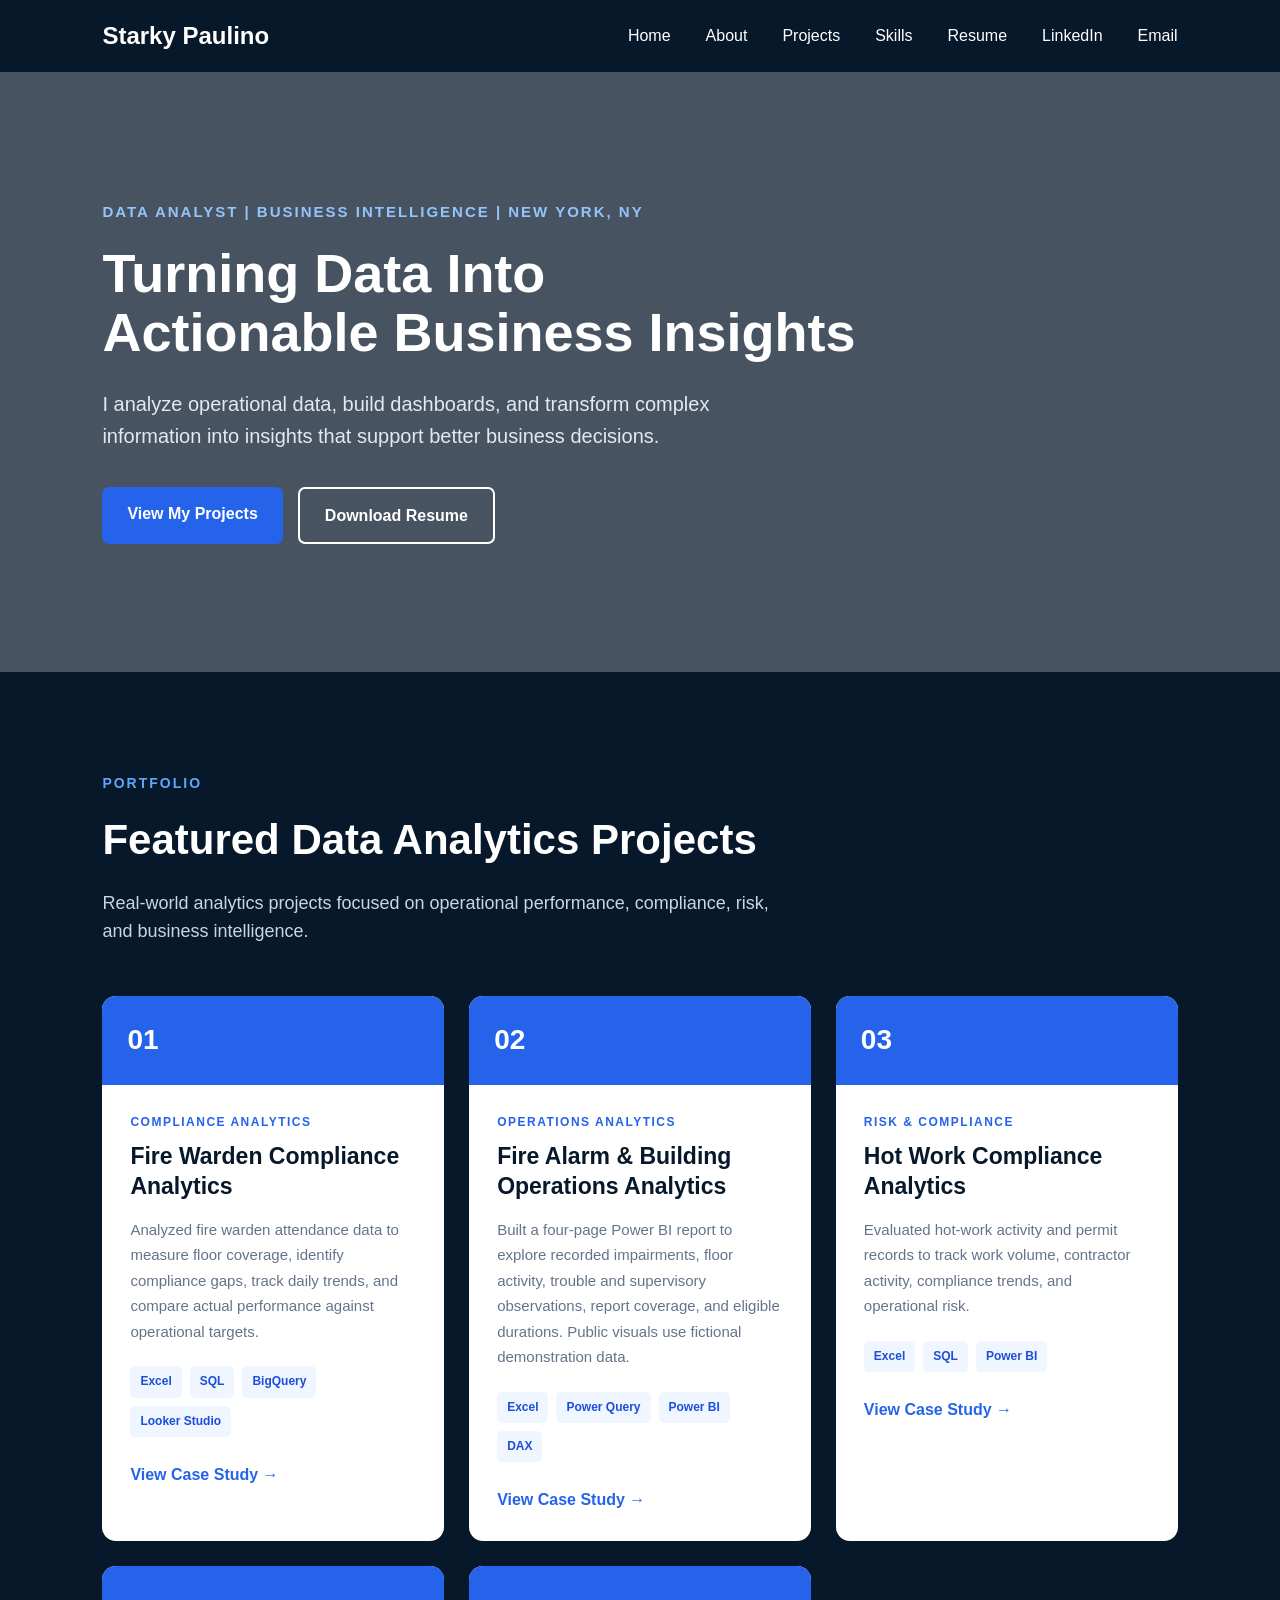
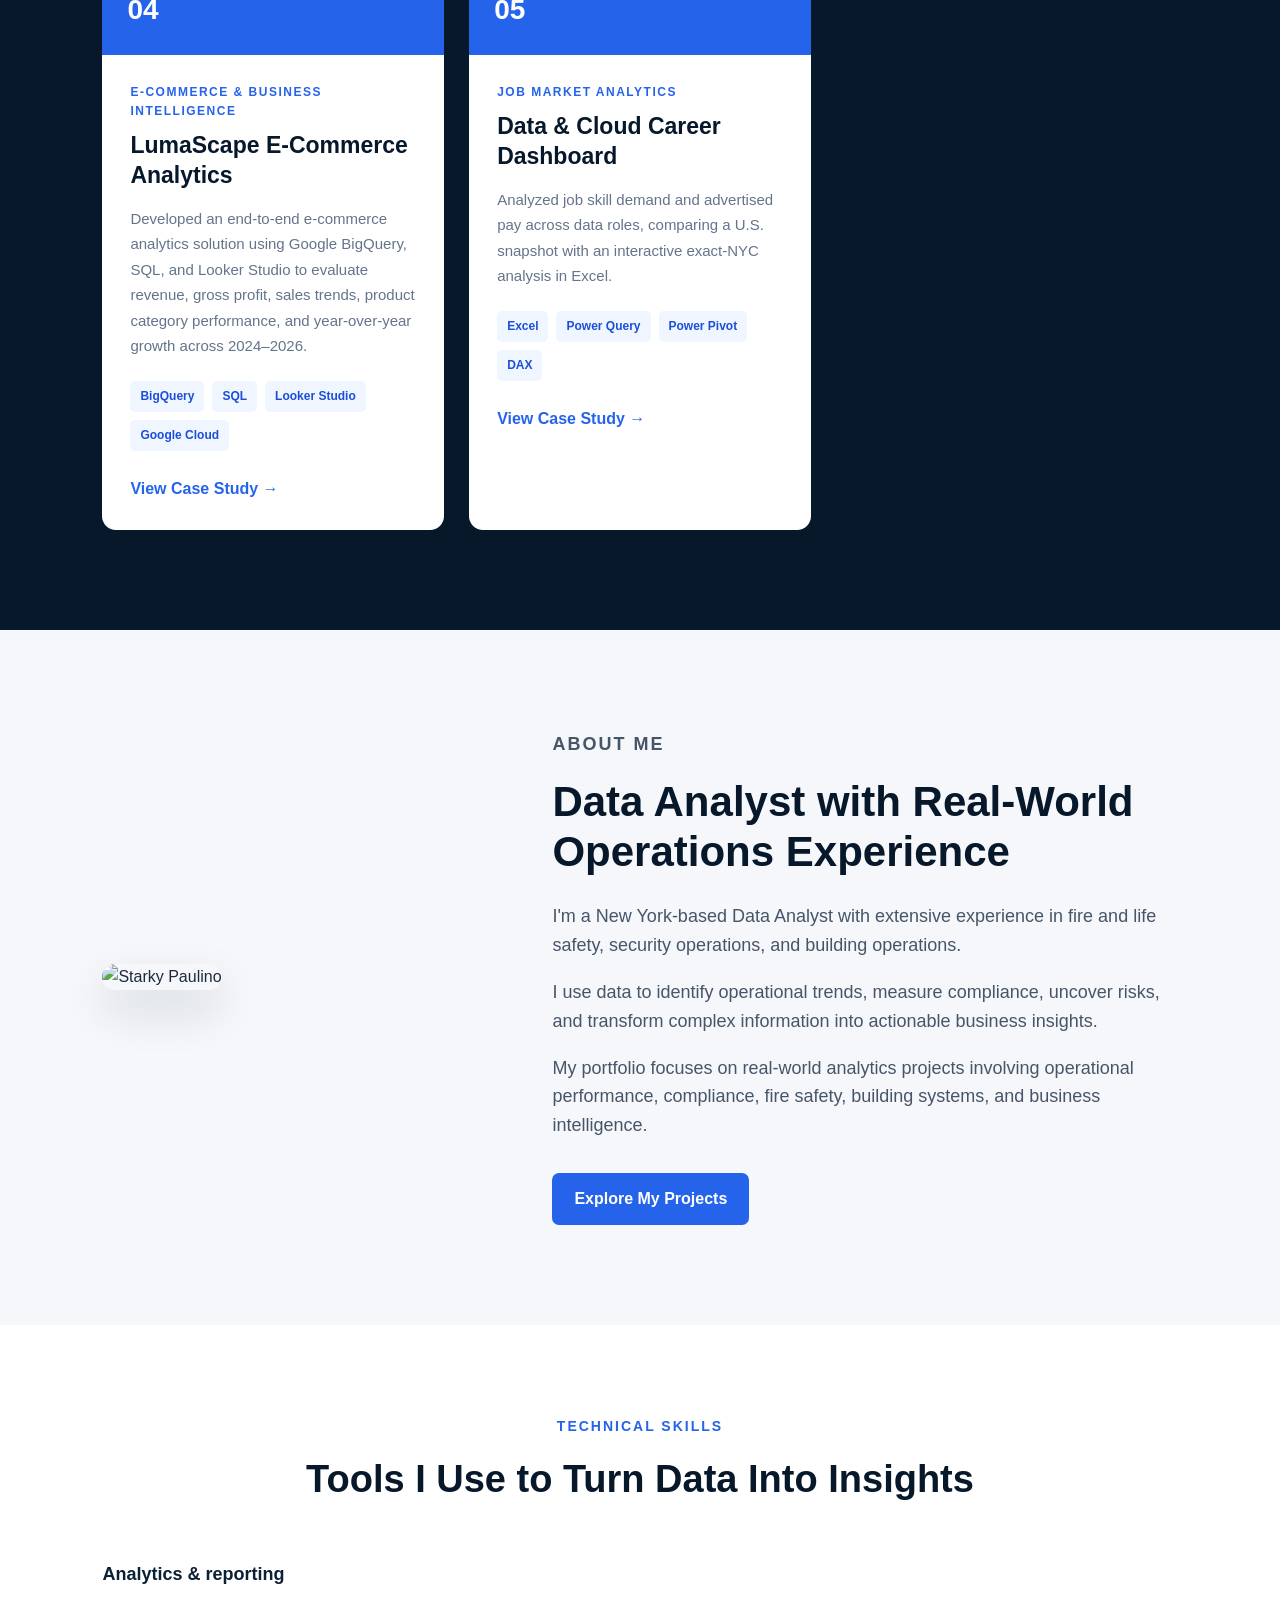
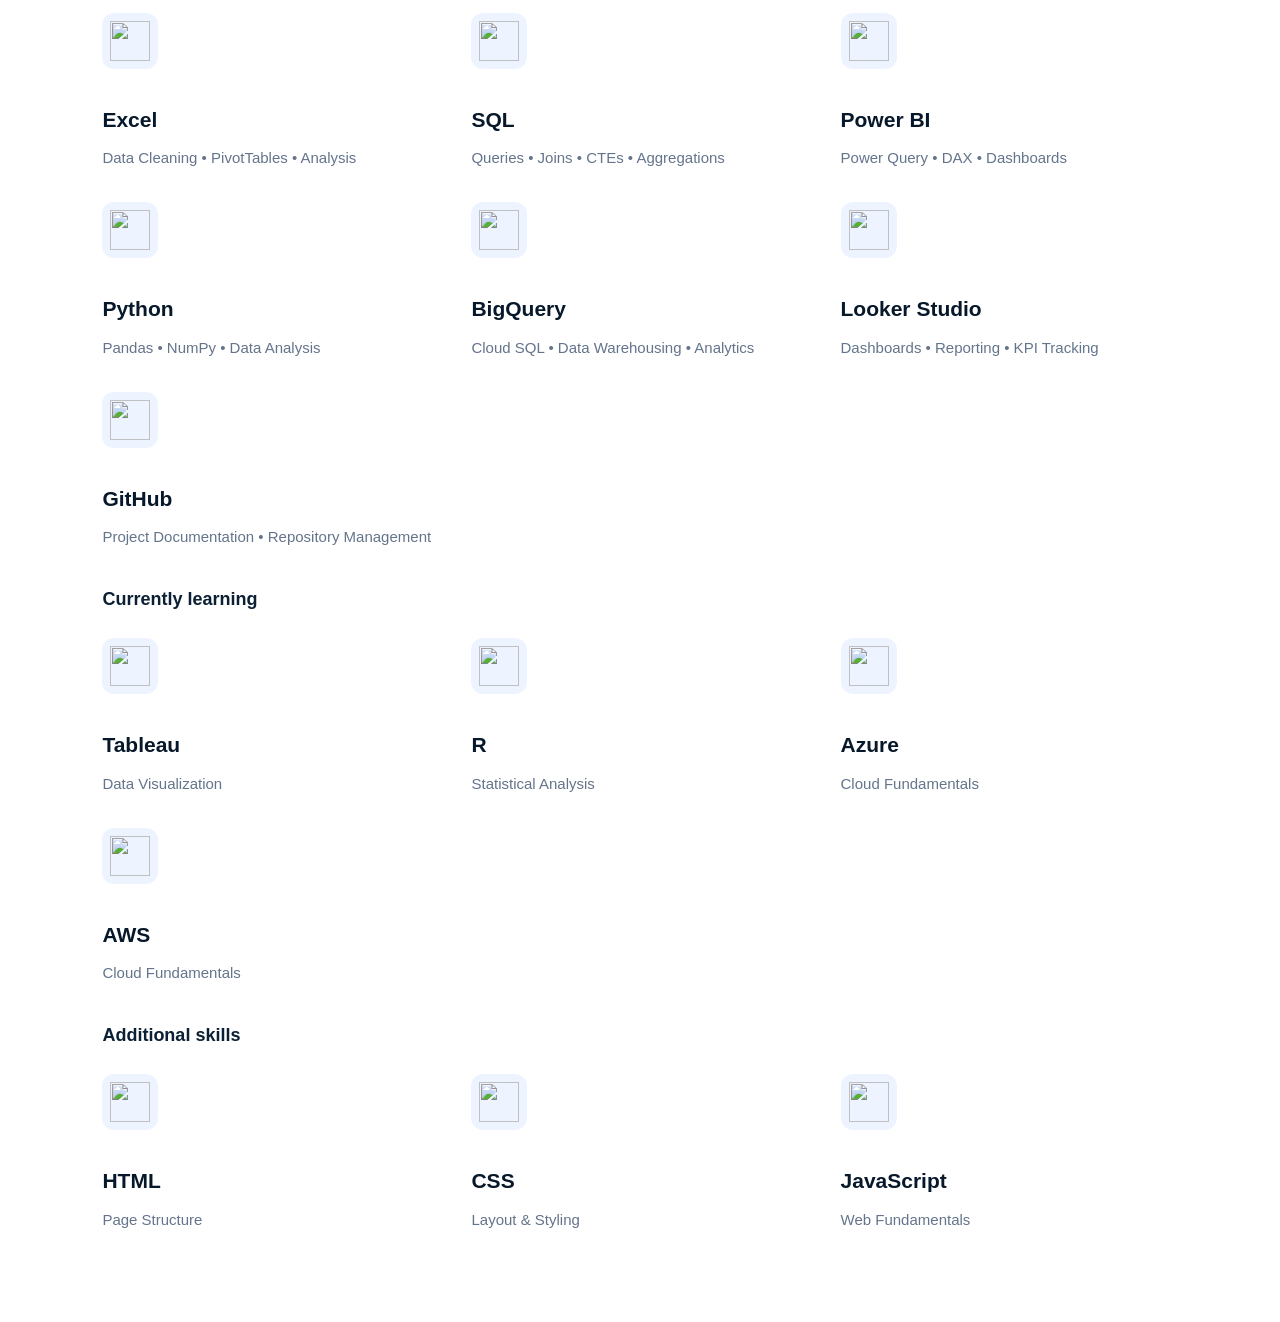
==== index.html @ 243662a3 "Add files via upload" ====
<!DOCTYPE html>
<html lang="en">
<head>
    <meta charset="UTF-8">
    <meta name="viewport" content="width=device-width, initial-scale=1.0">
    <title>Starky Paulino | Data Analyst</title>
    <!-- Connect our CSS -->
    <link rel="stylesheet" href="style.css">
<style>
#skills .skills-group-title{font-size:18px;margin:36px 0 24px;color:#0b2035}
#skills .skills-grid{display:grid;grid-template-columns:repeat(3,minmax(0,1fr));gap:32px}
#skills .skill-icon{display:inline-flex;align-items:center;justify-content:center;width:56px;height:56px;background:#eef4ff;border-radius:12px}
#skills .skill-icon img{display:block;width:40px;height:40px;object-fit:contain;max-width:100%}
#skills .skill-card h3{margin:16px 0 10px}
@media(max-width:700px){#skills .skills-grid{grid-template-columns:repeat(2,minmax(0,1fr))}}
@media(max-width:420px){#skills .skills-grid{grid-template-columns:1fr}}
</style>
</head>
<body>
    <!-- NAVIGATION -->
    <nav>
        <div class="logo">
            Starky Paulino
        </div>
        <ul>
            <li><a href="#home">Home</a></li>
            <li><a href="#about">About</a></li>
            <li><a href="#projects">Projects</a></li>
            <li><a href="#skills">Skills</a></li>
            <li><a href="Starky_Paulino_Data_BI_Resume.pdf" download>Resume</a></li>
            <li><a href="https://www.linkedin.com/in/starky-paulino-6240a4169/" target="_blank" rel="noopener noreferrer">LinkedIn</a></li>
            <li><a href="mailto:starkyepaulino@gmail.com">Email</a></li>
        </ul>
    </nav>
    <!-- HERO SECTION -->
    <section id="home">
        <div class="hero-content">
            <p class="eyebrow">
                DATA ANALYST | BUSINESS INTELLIGENCE | NEW YORK, NY
            </p>
            <h1>
                Turning Data Into
                <br>
                Actionable Business Insights
            </h1>
            <p class="hero-description">
                I analyze operational data, build dashboards, and transform
                complex information into insights that support better
                business decisions.
            </p>
            <div class="hero-buttons">
                <a href="#projects">View My Projects</a>
                <a href="#resume">Download Resume</a>
            </div>
        </div>
    </section>
    <!-- Future sections will go here -->
   <!-- FEATURED PROJECTS -->
<section id="projects">
    <div class="projects-header">
        <p class="section-label">PORTFOLIO</p>
        <h2>Featured Data Analytics Projects</h2>
        <p class="projects-intro">
            Real-world analytics projects focused on operational
            performance, compliance, risk, and business intelligence.
        </p>
    </div>
    <div class="projects-grid">
        <!-- PROJECT 1 -->
        <article class="project-card">
            <div class="project-number">01</div>
            <div class="project-content">
                <p class="project-category">
                    COMPLIANCE ANALYTICS
                </p>
                <h3>
                    Fire Warden Compliance Analytics
                </h3>
                <p>
                    Analyzed fire warden attendance data to measure
                    floor coverage, identify compliance gaps, track
                    daily trends, and compare actual performance
                    against operational targets.
                </p>
                <div class="project-tools">
                    <span>Excel</span>
                    <span>SQL</span>
                    <span>BigQuery</span>
                    <span>Looker Studio</span>
                </div>
                <a href="fire-warden.html" class="project-link">
                    View Case Study →
                </a>
            </div>
        </article>
        <!-- PROJECT 2 -->
        <article class="project-card">
            <div class="project-number">02</div>
            <div class="project-content">
                <p class="project-category">
                    OPERATIONS ANALYTICS
                </p>
                <h3>
                    Fire Alarm & Building Operations Analytics
                </h3>
                <p>Built a four-page Power BI report to explore recorded impairments, floor activity, trouble and supervisory observations, report coverage, and eligible durations. Public visuals use fictional demonstration data.</p>
                <div class="project-tools"><span>Excel</span><span>Power Query</span><span>Power BI</span><span>DAX</span></div>
                <a href="fire-alarm-operations.html" class="project-link">
                    View Case Study →
                </a>
            </div>
        </article>
        <!-- PROJECT 3 -->
        <article class="project-card">
            <div class="project-number">03</div>
            <div class="project-content">
                <p class="project-category">
                    RISK & COMPLIANCE
                </p>
                <h3>
                    Hot Work Compliance Analytics
                </h3>
                <p>
                    Evaluated hot-work activity and permit records
                    to track work volume, contractor activity,
                    compliance trends, and operational risk.
                </p>
                <div class="project-tools">
                    <span>Excel</span>
                    <span>SQL</span>
                    <span>Power BI</span>
                </div>
                <a href="hot-work.html" class="project-link">
                    View Case Study →
                </a>
            </div>
        </article>
<!-- PROJECT 04: LUMASCAPE E-COMMERCE ANALYTICS -->
<article class="project-card">
    <div class="project-number">
      04
    </div>
    <div class="project-content">
      <p class="project-category">
        E-COMMERCE & BUSINESS INTELLIGENCE
      </p>
      <h3>
        LumaScape E-Commerce Analytics
      </h3>
      <p>
        Developed an end-to-end e-commerce analytics solution
        using Google BigQuery, SQL, and Looker Studio to
        evaluate revenue, gross profit, sales trends,
        product category performance, and year-over-year
        growth across 2024–2026.
      </p>
      <div class="project-tools">
        <span>BigQuery</span>
        <span>SQL</span>
        <span>Looker Studio</span>
        <span>Google Cloud</span>
      </div>
      <a href="lumascape.html" class="project-link">
        View Case Study →
      </a>
    </div>
  </article>
    <article class="project-card">
        <div class="project-number">05</div>
        <div class="project-content">
          <p class="project-category">JOB MARKET ANALYTICS</p>
          <h3>Data &amp; Cloud Career Dashboard</h3>
          <p>
            Analyzed job skill demand and advertised pay across data
            roles, comparing a U.S. snapshot with an interactive
            exact-NYC analysis in Excel.
          </p>
          <div class="project-tools">
            <span>Excel</span>
            <span>Power Query</span>
            <span>Power Pivot</span>
            <span>DAX</span>
          </div>
          <a href="career-dashboard.html" class="project-link">
            View Case Study →
          </a>
        </div>
      </article>
    </div>
</section>
    <!-- ABOUT SECTION -->
<section id="about">
    <div class="about-container">
        <!-- LEFT: HEADSHOT -->
        <div class="about-image">
            <img src="./images/starky-headshot.jpg" alt="Starky Paulino">
        </div>
        <!-- RIGHT: ABOUT CONTENT -->
        <div class="about-content">
            <p class="section-label">ABOUT ME</p>
            <h2>
                Data Analyst with Real-World
                Operations Experience
            </h2>
            <p>
                I'm a New York-based Data Analyst with extensive experience in
fire and life safety, security operations, and building operations.
            </p>
            <p>
                I use data to identify operational trends, measure
                compliance, uncover risks, and transform complex
                information into actionable business insights.
            </p>
            <p>
                My portfolio focuses on real-world analytics projects
                involving operational performance, compliance,
                fire safety, building systems, and business intelligence.
            </p>
            <a href="#projects" class="about-button">
                Explore My Projects
            </a>
        </div>
    </div>
</section>
    <!-- Connect our JavaScript -->
<!-- Future sections will go here -->
<!-- SKILLS SECTION -->
<section id="skills"><div class="skills-header"><p class="section-label">TECHNICAL SKILLS</p><h2>Tools I Use to Turn Data Into Insights</h2></div>
<h3 class="skills-group-title">Analytics & reporting</h3><div class="skills-grid">
<div class="skill-card"><span class="skill-icon"><img src="images/skills/excel.png" alt="" width="40" height="40" loading="lazy"></span><h3>Excel</h3><p>Data Cleaning • PivotTables • Analysis</p></div>
<div class="skill-card"><span class="skill-icon"><img src="images/skills/sql.png" alt="" width="40" height="40" loading="lazy"></span><h3>SQL</h3><p>Queries • Joins • CTEs • Aggregations</p></div>
<div class="skill-card"><span class="skill-icon"><img src="images/skills/power-bi.png" alt="" width="40" height="40" loading="lazy"></span><h3>Power BI</h3><p>Power Query • DAX • Dashboards</p></div>
<div class="skill-card"><span class="skill-icon"><img src="images/skills/python.png" alt="" width="40" height="40" loading="lazy"></span><h3>Python</h3><p>Pandas • NumPy • Data Analysis</p></div>
<div class="skill-card"><span class="skill-icon"><img src="images/skills/bigquery.png" alt="" width="40" height="40" loading="lazy"></span><h3>BigQuery</h3><p>Cloud SQL • Data Warehousing • Analytics</p></div>
<div class="skill-card"><span class="skill-icon"><img src="images/skills/looker-studio.png" alt="" width="40" height="40" loading="lazy"></span><h3>Looker Studio</h3><p>Dashboards • Reporting • KPI Tracking</p></div>
<div class="skill-card"><span class="skill-icon"><img src="images/skills/github.png" alt="" width="40" height="40" loading="lazy"></span><h3>GitHub</h3><p>Project Documentation • Repository Management</p></div>
</div>
<h3 class="skills-group-title">Currently learning</h3><div class="skills-grid">
<div class="skill-card"><span class="skill-icon"><img src="images/skills/tableau.png" alt="" width="40" height="40" loading="lazy"></span><h3>Tableau</h3><p>Data Visualization</p></div>
<div class="skill-card"><span class="skill-icon"><img src="images/skills/r.png" alt="" width="40" height="40" loading="lazy"></span><h3>R</h3><p>Statistical Analysis</p></div>
<div class="skill-card"><span class="skill-icon"><img src="images/skills/azure.png" alt="" width="40" height="40" loading="lazy"></span><h3>Azure</h3><p>Cloud Fundamentals</p></div>
<div class="skill-card"><span class="skill-icon"><img src="images/skills/aws.png" alt="" width="40" height="40" loading="lazy"></span><h3>AWS</h3><p>Cloud Fundamentals</p></div>
</div>
<h3 class="skills-group-title">Additional skills</h3><div class="skills-grid">
<div class="skill-card"><span class="skill-icon"><img src="images/skills/html.png" alt="" width="40" height="40" loading="lazy"></span><h3>HTML</h3><p>Page Structure</p></div>
<div class="skill-card"><span class="skill-icon"><img src="images/skills/css.png" alt="" width="40" height="40" loading="lazy"></span><h3>CSS</h3><p>Layout & Styling</p></div>
<div class="skill-card"><span class="skill-icon"><img src="images/skills/javascript.png" alt="" width="40" height="40" loading="lazy"></span><h3>JavaScript</h3><p>Web Fundamentals</p></div>
</div>
</section>
    <script src="script.js"></script>
</body>
</html>
---- style.css ----
/* ========================================
   STARKY PAULINO - DATA ANALYST PORTFOLIO
   ======================================== */

/* ---------- GLOBAL SETTINGS ---------- */

* {
    margin: 0;
    padding: 0;
    box-sizing: border-box;
}

html {
    scroll-behavior: smooth;
}

body {
    font-family: Arial, Helvetica, sans-serif;
    background-color: #f5f7fa;
    color: #1e293b;
    line-height: 1.6;
}


/* ---------- NAVIGATION ---------- */

nav {
    height: 72px;
    background-color: #07182b;
    display: flex;
    justify-content: space-between;
    align-items: center;
    padding: 0 8%;
    position: sticky;
    top: 0;
    z-index: 1000;
}

.logo {
    color: white;
    font-size: 24px;
    font-weight: bold;
}

nav ul {
    display: flex;
    list-style: none;
    gap: 35px;
}

nav a {
    color: white;
    text-decoration: none;
    font-size: 16px;
    transition: 0.3s;
}

nav a:hover {
    color: #3b82f6;
}


/* ---------- HERO SECTION ---------- */

#home {
    min-height: 600px;
    display: flex;
    align-items: center;
    padding: 80px 8%;

    background-image:
        linear-gradient(
            rgba(5, 20, 38, 0.72),
            rgba(5, 20, 38, 0.72)
        ),
        url("./images/nyc-skyline.jpg.jpg");

    background-size: cover;
    background-position: center;
    background-repeat: no-repeat;

    color: white;
}


/* ---------- HERO CONTENT ---------- */

.hero-content {
    max-width: 900px;
}

.eyebrow {
    font-size: 15px;
    letter-spacing: 2px;
    font-weight: bold;
    margin-bottom: 20px;
    color: #93c5fd;
}

.hero-content h1 {
    font-size: 54px;
    line-height: 1.1;
    margin-bottom: 25px;
    max-width: 800px;
}

.hero-description {
    font-size: 20px;
    max-width: 650px;
    margin-bottom: 35px;
    color: #e2e8f0;
}


/* ---------- BUTTONS ---------- */

.hero-buttons {
    display: flex;
    gap: 15px;
}

.hero-buttons a {
    display: inline-block;
    padding: 14px 25px;
    background-color: #2563eb;
    color: white;
    text-decoration: none;
    border-radius: 7px;
    font-weight: bold;
    transition: 0.3s;
}

.hero-buttons a:hover {
    background-color: #1d4ed8;
    transform: translateY(-2px);
}

.hero-buttons a:nth-child(2) {
    background-color: transparent;
    border: 2px solid white;
}

.hero-buttons a:nth-child(2):hover {
    background-color: white;
    color: #07182b;
}


/* ---------- GENERAL SECTIONS ---------- */

section {
    padding: 80px 8%;
}

section h2 {
    font-size: 36px;
    color: #07182b;
    margin-bottom: 30px;
}


/* ---------- PROJECT SECTION ---------- */

/* ---------- PROJECTS SECTION ---------- */

#projects {
    background-color: #07182b;
    padding: 100px 8%;
}

.projects-header {
    max-width: 1200px;
    margin: 0 auto 50px;
}

.projects-header .section-label {
    color: #60a5fa;
}

.projects-header h2 {
    color: white;
    font-size: 42px;
    margin-bottom: 15px;
}

.projects-intro {
    color: #cbd5e1;
    font-size: 18px;
    max-width: 700px;
}


/* PROJECT GRID */

.projects-grid {
    max-width: 1200px;
    margin: 0 auto;

    display: grid;
    grid-template-columns: repeat(3, 1fr);
    gap: 25px;
}


/* PROJECT CARD */

.project-card {
    background-color: white;
    border-radius: 14px;
    overflow: hidden;

    transition: 0.3s;
}

.project-card:hover {
    transform: translateY(-7px);

    box-shadow:
        0 20px 40px rgba(0, 0, 0, 0.25);
}


/* NUMBER */

.project-number {
    background-color: #2563eb;
    color: white;

    font-size: 28px;
    font-weight: bold;

    padding: 22px 25px;
}


/* CONTENT */

.project-content {
    padding: 28px;
}

.project-category {
    color: #2563eb;

    font-size: 12px;
    font-weight: bold;
    letter-spacing: 1.5px;

    margin-bottom: 10px;
}

.project-content h3 {
    color: #07182b;

    font-size: 23px;
    line-height: 1.3;

    margin-bottom: 15px;
}

.project-content > p:not(.project-category) {
    color: #64748b;

    font-size: 15px;
    line-height: 1.7;

    margin-bottom: 22px;
}


/* TOOL TAGS */

.project-tools {
    display: flex;
    flex-wrap: wrap;
    gap: 8px;

    margin-bottom: 25px;
}

.project-tools span {
    background-color: #eff6ff;
    color: #1d4ed8;

    padding: 6px 10px;

    border-radius: 5px;

    font-size: 12px;
    font-weight: bold;
}


/* CASE STUDY LINK */

.project-link {
    color: #2563eb;

    text-decoration: none;
    font-weight: bold;
}

.project-link:hover {
    color: #1d4ed8;
}

/* ---------- ABOUT SECTION ---------- */

/* ---------- ABOUT SECTION ---------- */

#about {
    background-color: #f5f7fa;
    padding: 100px 8%;
}

.about-container {
    max-width: 1200px;
    margin: 0 auto;

    display: grid;
    grid-template-columns: 380px 1fr;
    gap: 70px;

    align-items: center;
}


/* HEADSHOT */

.about-image img {
    width: 100%;
    height: 470px;

    object-fit: cover;
    object-position: center 20%;

    border-radius: 16px;

    box-shadow:
        0 20px 45px rgba(15, 23, 42, 0.15);
}


/* ABOUT TEXT */

.section-label {
    color: #2563eb;

    font-size: 14px;
    font-weight: bold;

    letter-spacing: 2px;

    margin-bottom: 12px;
}

.about-content h2 {
    font-size: 42px;
    line-height: 1.2;

    color: #07182b;

    margin-bottom: 25px;
}

.about-content p {
    font-size: 18px;
    color: #475569;

    margin-bottom: 18px;
}


/* ABOUT BUTTON */

.about-button {
    display: inline-block;

    margin-top: 15px;

    padding: 13px 22px;

    background-color: #2563eb;
    color: white;

    text-decoration: none;
    font-weight: bold;

    border-radius: 7px;

    transition: 0.3s;
}

.about-button:hover {
    background-color: #1d4ed8;
    transform: translateY(-2px);
}

/* ---------- SKILLS SECTION ---------- */

#skills {
    background-color: white;
    padding: 90px 8%;
}

.skills-header {
    text-align: center;
    max-width: 700px;
    margin: 0 auto 50px;
}

.skills-header h2 {
    font-size: 38px;
    color: #07182b;
}

.skills-grid {
    max-width: 1200px;
    margin: 0 auto;

    display: grid;
    grid-template-columns: repeat(3, 1fr);
    gap: 25px;
}

.skill-icon {
    width: 46px;
    height: 46px;
    margin-bottom: 18px;

    display: flex;
    align-items: center;
    justify-content: center;

    background-color: #eaf2ff;
    border-radius: 10px;
}

.skill-icon svg {
    width: 25px;
    height: 25px;
    fill: #2563eb;
}

.skill-card h3 {
    margin-top: 15px;
    margin-bottom: 8px;

    font-size: 21px;
    color: #07182b;
}

.skill-card p {
    color: #64748b;
    font-size: 15px;
}

/* ---------- MOBILE ---------- */

@media (max-width: 768px) {

    nav {
        padding: 0 5%;
    }

    nav ul {
        display: none;
    }

    .hero-content h1 {
        font-size: 40px;
    }

    .hero-description {
        font-size: 18px;
    }

    .hero-buttons {
        flex-direction: column;
        max-width: 220px;
    }

    #home {
        padding: 60px 6%;
    }
    .skills-grid {
        grid-template-columns: 1fr;
    }
    
    .skills-header h2 {
        font-size: 32px;
    }
}

/* ========================================
   FIRE WARDEN CASE STUDY
   ======================================== */


/* ---------- CASE NAVIGATION ---------- */

.case-nav {
    height: 72px;
    background-color: #07182b;

    display: flex;
    justify-content: space-between;
    align-items: center;

    padding: 0 8%;
}

.back-link {
    color: #93c5fd;
    text-decoration: none;
    font-weight: bold;
}

.back-link:hover {
    color: white;
}


/* ---------- CASE STUDY HERO ---------- */

.case-hero {
    background-color: #07182b;
    color: white;

    padding: 90px 8% 100px;
}

.case-hero-content {
    max-width: 1000px;
    margin: 0 auto;
}

.case-label {
    color: #60a5fa;

    font-size: 14px;
    font-weight: bold;
    letter-spacing: 2px;

    margin-bottom: 20px;
}

.case-hero h1 {
    font-size: 60px;
    line-height: 1.1;

    max-width: 900px;

    margin-bottom: 25px;
}

.case-subtitle {
    color: #cbd5e1;

    font-size: 22px;
    line-height: 1.6;

    max-width: 750px;

    margin-bottom: 30px;
}


/* ---------- CASE STUDY TOOLS ---------- */

.case-tools {
    display: flex;
    flex-wrap: wrap;
    gap: 10px;
}

.case-tools span {
    background-color: rgba(59, 130, 246, 0.15);
    color: #bfdbfe;

    border: 1px solid rgba(147, 197, 253, 0.25);

    padding: 8px 14px;

    border-radius: 6px;

    font-size: 13px;
    font-weight: bold;
}


/* ---------- GENERAL CASE CONTAINER ---------- */

.case-container {
    max-width: 1000px;
    margin: 0 auto;
}

.case-section-label {
    color: #2563eb;

    font-size: 13px;
    font-weight: bold;
    letter-spacing: 2px;

    margin-bottom: 15px;
}


/* ---------- BUSINESS PROBLEM ---------- */

.business-problem {
    background-color: white;

    padding: 100px 8%;
}

.business-problem h2 {
    color: #07182b;

    font-size: 40px;
    line-height: 1.25;

    max-width: 850px;

    margin-bottom: 30px;
}

.problem-description {
    color: #475569;

    font-size: 18px;
    line-height: 1.8;

    max-width: 850px;

    margin-bottom: 18px;
}


/* ---------- KPI SECTION ---------- */

.kpi-section {
    background-color: #f1f5f9;

    padding: 90px 8%;
}

.kpi-section h2 {
    color: #07182b;

    font-size: 38px;

    margin-bottom: 40px;
}


/* ---------- KPI CARDS ---------- */

.kpi-grid {
    display: grid;

    grid-template-columns: repeat(3, 1fr);

    gap: 20px;
}

.kpi-card {
    background-color: white;

    border: 1px solid #e2e8f0;
    border-radius: 12px;

    padding: 35px;
}

.kpi-number {
    color: #2563eb;

    font-size: 46px;
    font-weight: bold;

    line-height: 1;

    margin-bottom: 15px;
}

.kpi-card h3 {
    color: #07182b;

    font-size: 20px;

    margin-bottom: 10px;
}

.kpi-card > p:not(.kpi-number) {
    color: #64748b;

    font-size: 15px;
    line-height: 1.6;
}


/* ---------- CASE STUDY MOBILE ---------- */

@media (max-width: 768px) {

    .case-hero h1 {
        font-size: 42px;
    }

    .case-subtitle {
        font-size: 19px;
    }

    .business-problem h2 {
        font-size: 32px;
    }

    .kpi-grid {
        grid-template-columns: 1fr;
    }

}

/* ========================================
   PROJECT OVERVIEW
   ======================================== */

   .project-overview {
    background-color: white;
    padding: 100px 8%;
}

.project-overview h2,
.pipeline-section h2 {
    color: #07182b;
    font-size: 38px;
    margin-bottom: 20px;
}

.overview-intro,
.pipeline-intro {
    color: #475569;
    font-size: 18px;
    line-height: 1.8;
    max-width: 850px;
    margin-bottom: 45px;
}


/* ---------- OVERVIEW DETAILS ---------- */

.overview-grid {
    display: grid;
    grid-template-columns: repeat(2, 1fr);
    gap: 18px;
}

.overview-item {
    padding: 25px;
    border: 1px solid #e2e8f0;
    border-radius: 10px;
    background-color: #f8fafc;
}

.overview-item p {
    color: #2563eb;
    font-size: 11px;
    font-weight: bold;
    letter-spacing: 1.5px;
    margin-bottom: 8px;
}

.overview-item h3 {
    color: #07182b;
    font-size: 18px;
}


/* ========================================
   DATA PIPELINE
   ======================================== */

.pipeline-section {
    background-color: #f1f5f9;
    padding: 100px 8%;
}

.pipeline {
    display: flex;
    align-items: stretch;
    justify-content: space-between;
    gap: 10px;
    margin-top: 45px;
}

.pipeline-step {
    flex: 1;
    background-color: white;
    border: 1px solid #e2e8f0;
    border-radius: 12px;
    padding: 22px 18px;
    min-width: 0;
}

.pipeline-number {
    color: #2563eb;
    font-size: 13px;
    font-weight: bold;
    margin-bottom: 18px;
}

.pipeline-step h3 {
    color: #07182b;
    font-size: 17px;
    margin-bottom: 10px;
}

.pipeline-step p {
    color: #64748b;
    font-size: 13px;
    line-height: 1.6;
}

.pipeline-arrow {
    display: flex;
    align-items: center;
    color: #2563eb;
    font-size: 24px;
    font-weight: bold;
}


/* ---------- BUSINESS OUTPUT ---------- */

.pipeline-output {
    margin-top: 30px;
    padding: 30px;

    background-color: #07182b;
    color: white;

    border-radius: 12px;
}

.pipeline-output span {
    color: #60a5fa;
    font-size: 11px;
    font-weight: bold;
    letter-spacing: 1.5px;
}

.pipeline-output h3 {
    font-size: 24px;
    margin: 10px 0;
}

.pipeline-output p {
    color: #cbd5e1;
    max-width: 750px;
    line-height: 1.7;
}


/* ---------- OVERVIEW / PIPELINE MOBILE ---------- */

@media (max-width: 768px) {

    .overview-grid {
        grid-template-columns: 1fr;
    }

    .pipeline {
        flex-direction: column;
    }

    .pipeline-arrow {
        justify-content: center;
        transform: rotate(90deg);
    }

    .project-overview h2,
    .pipeline-section h2 {
        font-size: 31px;
    }

}

/* ========================================
   BUSINESS QUESTIONS
   ======================================== */

   .business-questions {
    background-color: white;
    padding: 100px 8%;
}

.business-questions h2 {
    color: #07182b;
    font-size: 38px;
    line-height: 1.25;
    margin-bottom: 20px;
}

.questions-intro {
    color: #475569;
    font-size: 18px;
    line-height: 1.8;
    max-width: 850px;
    margin-bottom: 45px;
}


/* ---------- QUESTION GRID ---------- */

.questions-grid {
    display: grid;
    grid-template-columns: repeat(2, 1fr);
    gap: 20px;
}

.question-card {
    background-color: #f8fafc;

    border: 1px solid #e2e8f0;
    border-radius: 12px;

    padding: 30px;

    transition: 0.3s;
}

.question-card:hover {
    transform: translateY(-4px);

    box-shadow:
        0 12px 25px rgba(15, 23, 42, 0.08);
}

.question-number {
    display: inline-block;

    color: #2563eb;

    font-size: 13px;
    font-weight: bold;
    letter-spacing: 1px;

    margin-bottom: 15px;
}

.question-card h3 {
    color: #07182b;

    font-size: 20px;
    line-height: 1.4;

    margin-bottom: 12px;
}

.question-card p {
    color: #64748b;

    font-size: 15px;
    line-height: 1.7;
}


/* ---------- BUSINESS QUESTIONS MOBILE ---------- */

@media (max-width: 768px) {

    .questions-grid {
        grid-template-columns: 1fr;
    }

    .business-questions h2 {
        font-size: 31px;
    }

}

/* ========================================
   DATA STRUCTURE
   ======================================== */

   .data-structure {
    background-color: #f1f5f9;
    padding: 100px 8%;
}

.data-structure h2 {
    color: #07182b;
    font-size: 38px;
    line-height: 1.25;
    margin-bottom: 20px;
}

.data-intro {
    color: #475569;
    font-size: 18px;
    line-height: 1.8;
    max-width: 850px;
    margin-bottom: 45px;
}


/* ---------- DATA TABLE ---------- */

.data-table-wrapper {
    overflow-x: auto;

    background-color: white;

    border: 1px solid #e2e8f0;
    border-radius: 12px;
}

.data-table {
    width: 100%;
    border-collapse: collapse;
    min-width: 750px;
}

.data-table th {
    background-color: #07182b;
    color: white;

    text-align: left;

    padding: 16px 20px;

    font-size: 13px;
    letter-spacing: 0.5px;
}

.data-table td {
    padding: 16px 20px;

    border-bottom: 1px solid #e2e8f0;

    color: #475569;

    font-size: 14px;
}

.data-table tbody tr:last-child td {
    border-bottom: none;
}

.data-table tbody tr:hover {
    background-color: #f8fafc;
}

.data-table code {
    color: #2563eb;
    font-weight: bold;
}


/* ---------- KPI FORMULA ---------- */

.formula-box {
    margin-top: 35px;

    background-color: white;

    border-left: 5px solid #2563eb;
    border-radius: 10px;

    padding: 30px;
}

.formula-label {
    color: #2563eb;

    font-size: 12px;
    font-weight: bold;
    letter-spacing: 1.5px;

    margin-bottom: 8px;
}

.formula-box h3 {
    color: #07182b;

    font-size: 23px;

    margin-bottom: 18px;
}

.formula {
    display: inline-block;

    background-color: #eff6ff;
    color: #1d4ed8;

    padding: 15px 20px;

    border-radius: 7px;

    font-family: monospace;
    font-size: 16px;
    font-weight: bold;

    margin-bottom: 18px;
}

.formula-description {
    color: #64748b;

    line-height: 1.7;

    max-width: 750px;
}

/* ========================================
   KPI SNAPSHOT - EXTENDED
   ======================================== */

   .kpi-intro {
    color: #475569;
    font-size: 18px;
    line-height: 1.8;

    max-width: 850px;

    margin-bottom: 40px;
}


.kpi-grid-six {
    grid-template-columns: repeat(3, 1fr);
}


/* KPI definition panel */

.kpi-definition {
    margin-top: 30px;

    display: grid;
    grid-template-columns: repeat(3, 1fr);

    background-color: #07182b;

    border-radius: 12px;

    overflow: hidden;
}


.kpi-definition div {
    padding: 25px 28px;

    border-right:
        1px solid rgba(255, 255, 255, 0.12);
}


.kpi-definition div:last-child {
    border-right: none;
}


.kpi-definition span {
    display: block;

    color: #60a5fa;

    font-size: 11px;
    font-weight: bold;
    letter-spacing: 1.5px;

    margin-bottom: 10px;
}


.kpi-definition p {
    color: #cbd5e1;

    font-size: 14px;
    line-height: 1.7;
}


/* MOBILE */

@media (max-width: 768px) {

    .kpi-grid-six {
        grid-template-columns: 1fr;
    }

    .kpi-definition {
        grid-template-columns: 1fr;
    }

    .kpi-definition div {
        border-right: none;

        border-bottom:
            1px solid rgba(255, 255, 255, 0.12);
    }

    .kpi-definition div:last-child {
        border-bottom: none;
    }

}

/* ---------- DATA STRUCTURE MOBILE ---------- */

@media (max-width: 768px) {

    .data-structure h2 {
        font-size: 31px;
    }

    .formula {
        display: block;
        font-size: 14px;
    }

}

/* ========================================
   SQL ANALYSIS
   ======================================== */

   .sql-analysis {
    background-color: white;
    padding: 100px 8%;
}

.sql-analysis h2 {
    color: #07182b;
    font-size: 38px;
    line-height: 1.25;
    margin-bottom: 20px;
}

.sql-intro {
    color: #475569;
    font-size: 18px;
    line-height: 1.8;
    max-width: 850px;
    margin-bottom: 50px;
}


/* ---------- SQL EXAMPLES ---------- */

.sql-example {
    margin-bottom: 35px;

    border: 1px solid #e2e8f0;
    border-radius: 12px;

    overflow: hidden;

    background-color: white;
}

.sql-header {
    padding: 25px 28px;
}

.sql-header span {
    color: #2563eb;

    font-size: 11px;
    font-weight: bold;
    letter-spacing: 1.5px;
}

.sql-header h3 {
    color: #07182b;

    font-size: 22px;

    margin-top: 7px;
}


/* ---------- SQL CODE ---------- */

.sql-example pre {
    margin: 0;

    background-color: #07182b;
    color: #e2e8f0;

    padding: 28px;

    overflow-x: auto;
}

.sql-example code {
    font-family:
        "Courier New",
        Courier,
        monospace;

    font-size: 14px;
    line-height: 1.7;
}


/* ---------- SQL BUSINESS PURPOSE ---------- */

.sql-purpose {
    padding: 22px 28px;

    background-color: #f8fafc;

    color: #475569;

    line-height: 1.7;
}

.sql-purpose strong {
    color: #07182b;
}


/* ---------- SQL MOBILE ---------- */

@media (max-width: 768px) {

    .sql-analysis h2 {
        font-size: 31px;
    }

    .sql-example pre {
        padding: 20px;
    }

    .sql-example code {
        font-size: 12px;
    }

}

/* ========================================
   DASHBOARD SECTION
   ======================================== */

   .dashboard-section {
    background-color: #f1f5f9;
    padding: 100px 8%;
}

.dashboard-section h2 {
    color: #07182b;
    font-size: 38px;
    line-height: 1.25;
    margin-bottom: 20px;
}

.dashboard-intro {
    color: #475569;
    font-size: 18px;
    line-height: 1.8;

    max-width: 850px;

    margin-bottom: 45px;
}


/* ---------- DASHBOARD FEATURES ---------- */

.dashboard-features {
    display: grid;
    grid-template-columns: repeat(4, 1fr);

    gap: 15px;

    margin-bottom: 35px;
}

.dashboard-feature {
    background-color: white;

    border: 1px solid #e2e8f0;
    border-radius: 10px;

    padding: 22px;
}

.dashboard-feature span {
    color: #2563eb;

    font-size: 12px;
    font-weight: bold;
}

.dashboard-feature h3 {
    color: #07182b;

    font-size: 17px;

    margin: 10px 0 7px;
}

.dashboard-feature p {
    color: #64748b;

    font-size: 13px;
    line-height: 1.6;
}


/* ---------- DASHBOARD PREVIEW ---------- */

.dashboard-preview {
    background-color: white;

    border: 1px solid #e2e8f0;
    border-radius: 14px;

    overflow: hidden;

    box-shadow:
        0 15px 35px rgba(15, 23, 42, 0.08);
}

.dashboard-preview-header {
    display: flex;

    justify-content: space-between;
    align-items: center;

    padding: 25px 30px;

    border-bottom: 1px solid #e2e8f0;
}

.preview-label {
    color: #2563eb;

    font-size: 11px;
    font-weight: bold;
    letter-spacing: 1.5px;
}

.dashboard-preview-header h3 {
    color: #07182b;

    font-size: 21px;

    margin-top: 5px;
}

.dashboard-tool {
    background-color: #eff6ff;
    color: #1d4ed8;

    padding: 7px 12px;

    border-radius: 6px;

    font-size: 12px;
    font-weight: bold;
}


/* ---------- PLACEHOLDER ---------- */

.dashboard-placeholder {
    min-height: 430px;

    display: flex;
    align-items: center;
    justify-content: center;

    background-color: #f8fafc;

    padding: 40px;
}

.placeholder-content {
    max-width: 450px;

    text-align: center;
}

.placeholder-icon {
    width: 65px;
    height: 65px;

    margin: 0 auto 20px;

    display: flex;
    align-items: center;
    justify-content: center;

    background-color: #eff6ff;
    color: #2563eb;

    border-radius: 12px;

    font-size: 32px;
}

.placeholder-content h3 {
    color: #07182b;

    font-size: 24px;

    margin-bottom: 10px;
}

.placeholder-content p {
    color: #64748b;

    line-height: 1.7;
}


/* ---------- DASHBOARD CONTROLS ---------- */

.dashboard-controls {
    display: grid;
    grid-template-columns: repeat(4, 1fr);

    margin-top: 20px;

    background-color: #07182b;

    border-radius: 10px;

    overflow: hidden;
}

.dashboard-controls div {
    padding: 20px;

    border-right:
        1px solid rgba(255, 255, 255, 0.12);
}

.dashboard-controls div:last-child {
    border-right: none;
}

.dashboard-controls span {
    display: block;

    color: #60a5fa;

    font-size: 10px;
    font-weight: bold;
    letter-spacing: 1.3px;

    margin-bottom: 5px;
}

.dashboard-controls strong {
    color: white;

    font-size: 14px;
}


/* ---------- DASHBOARD MOBILE ---------- */

@media (max-width: 768px) {

    .dashboard-section h2 {
        font-size: 31px;
    }

    .dashboard-features {
        grid-template-columns: 1fr 1fr;
    }

    .dashboard-controls {
        grid-template-columns: 1fr 1fr;
    }

    .dashboard-preview-header {
        flex-direction: column;
        align-items: flex-start;
        gap: 15px;
    }

    .dashboard-placeholder {
        min-height: 330px;
    }

}
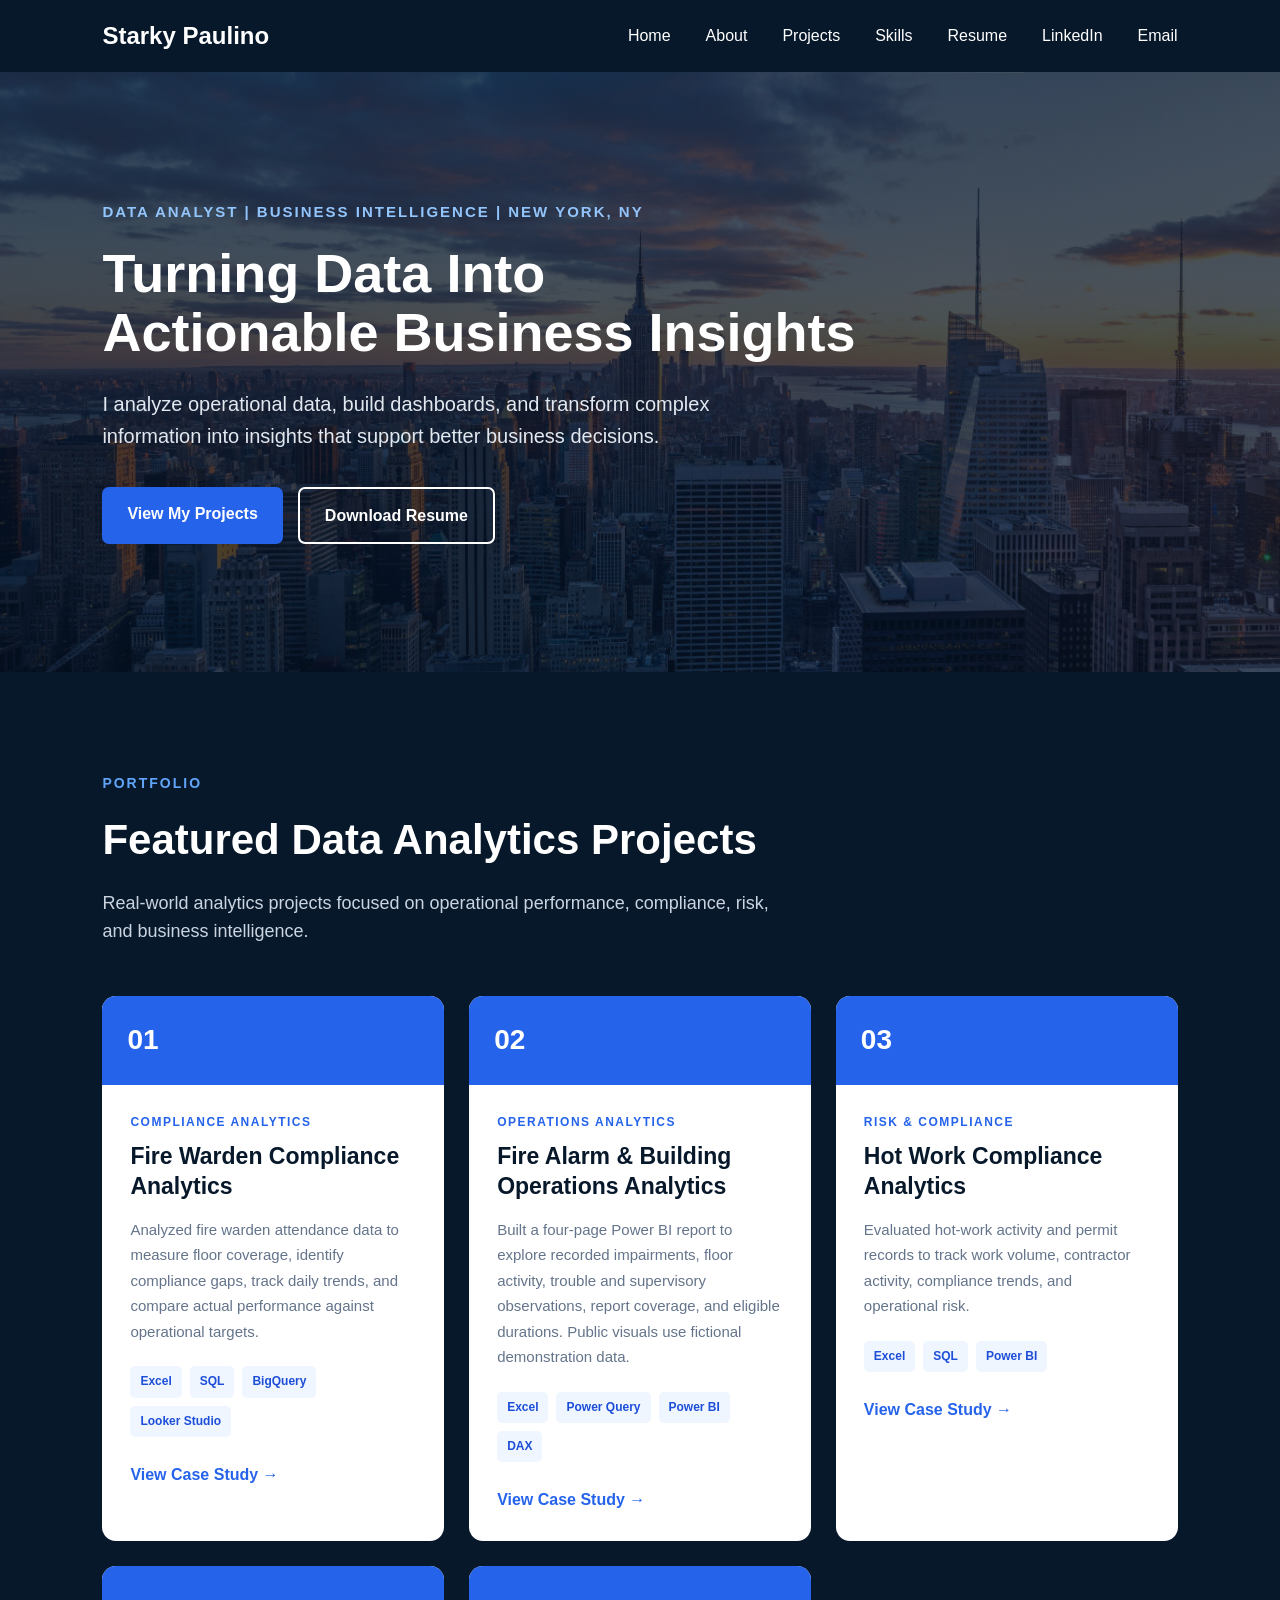
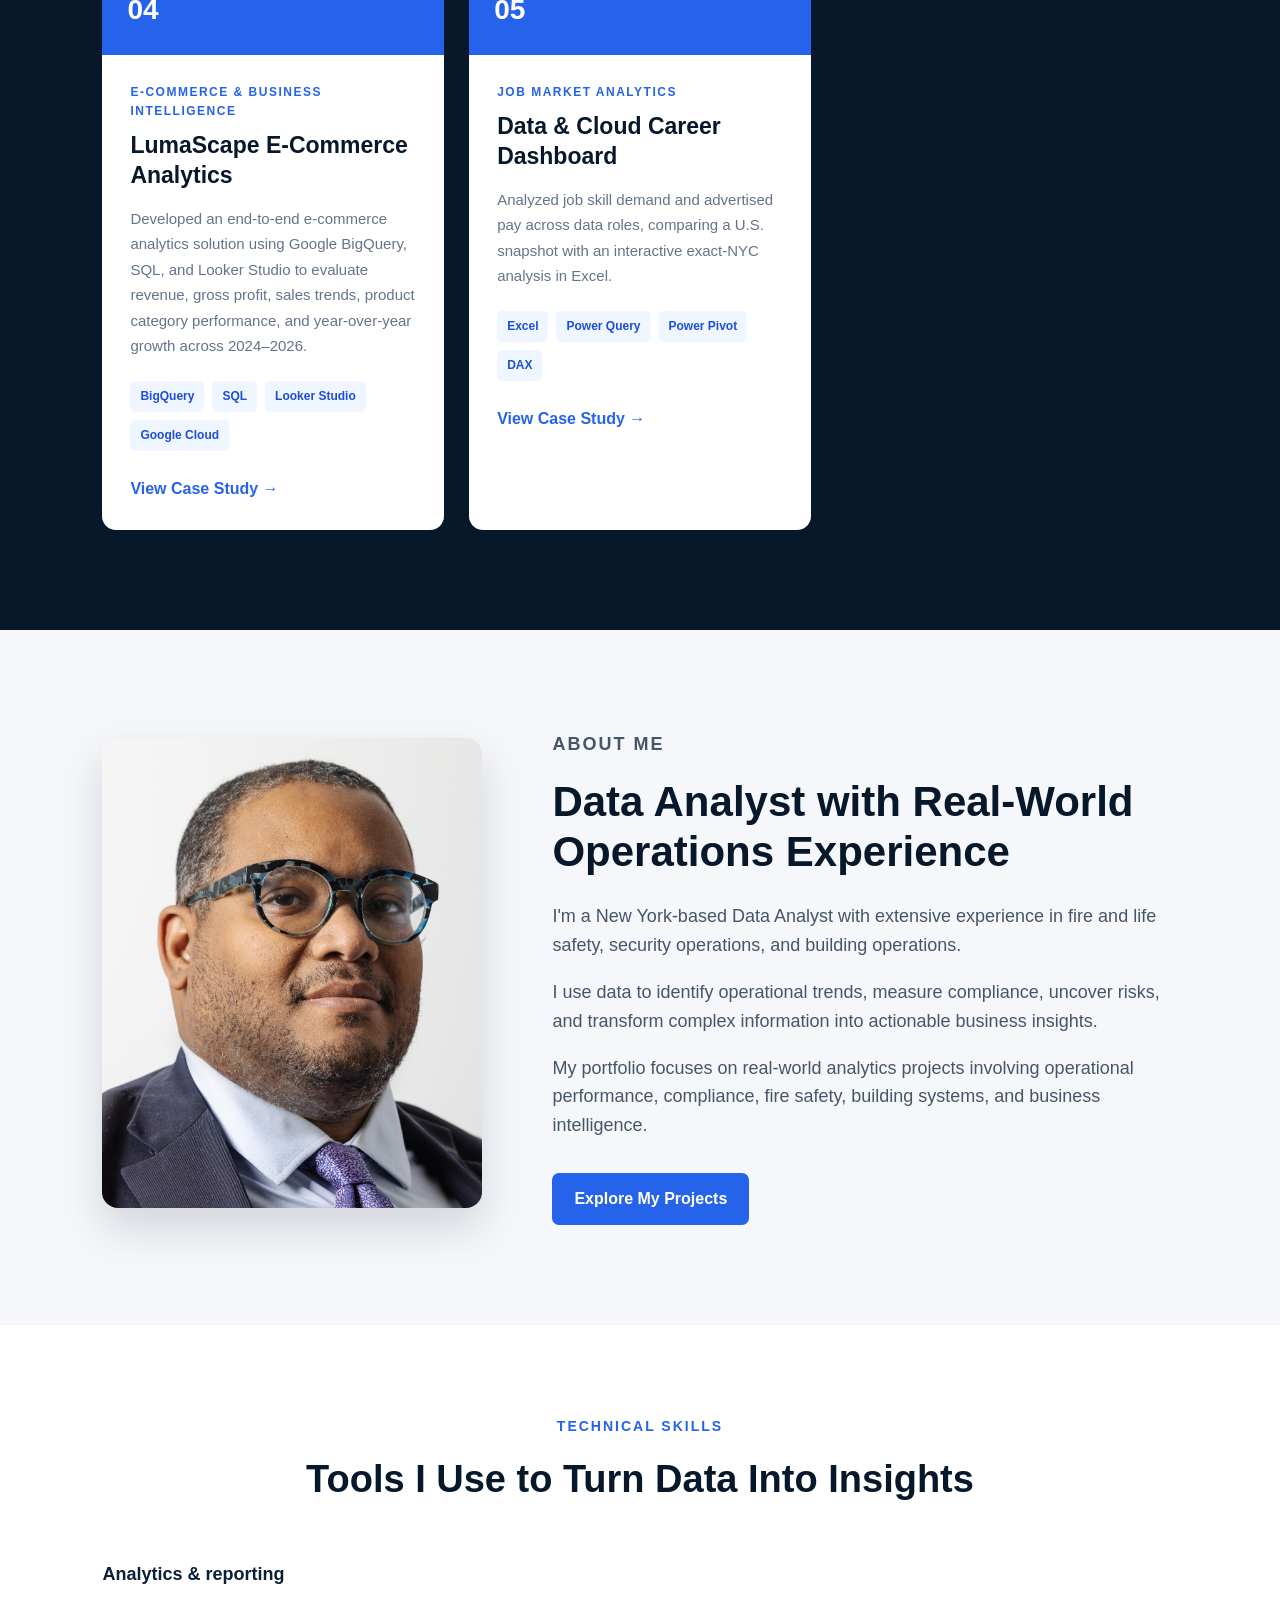
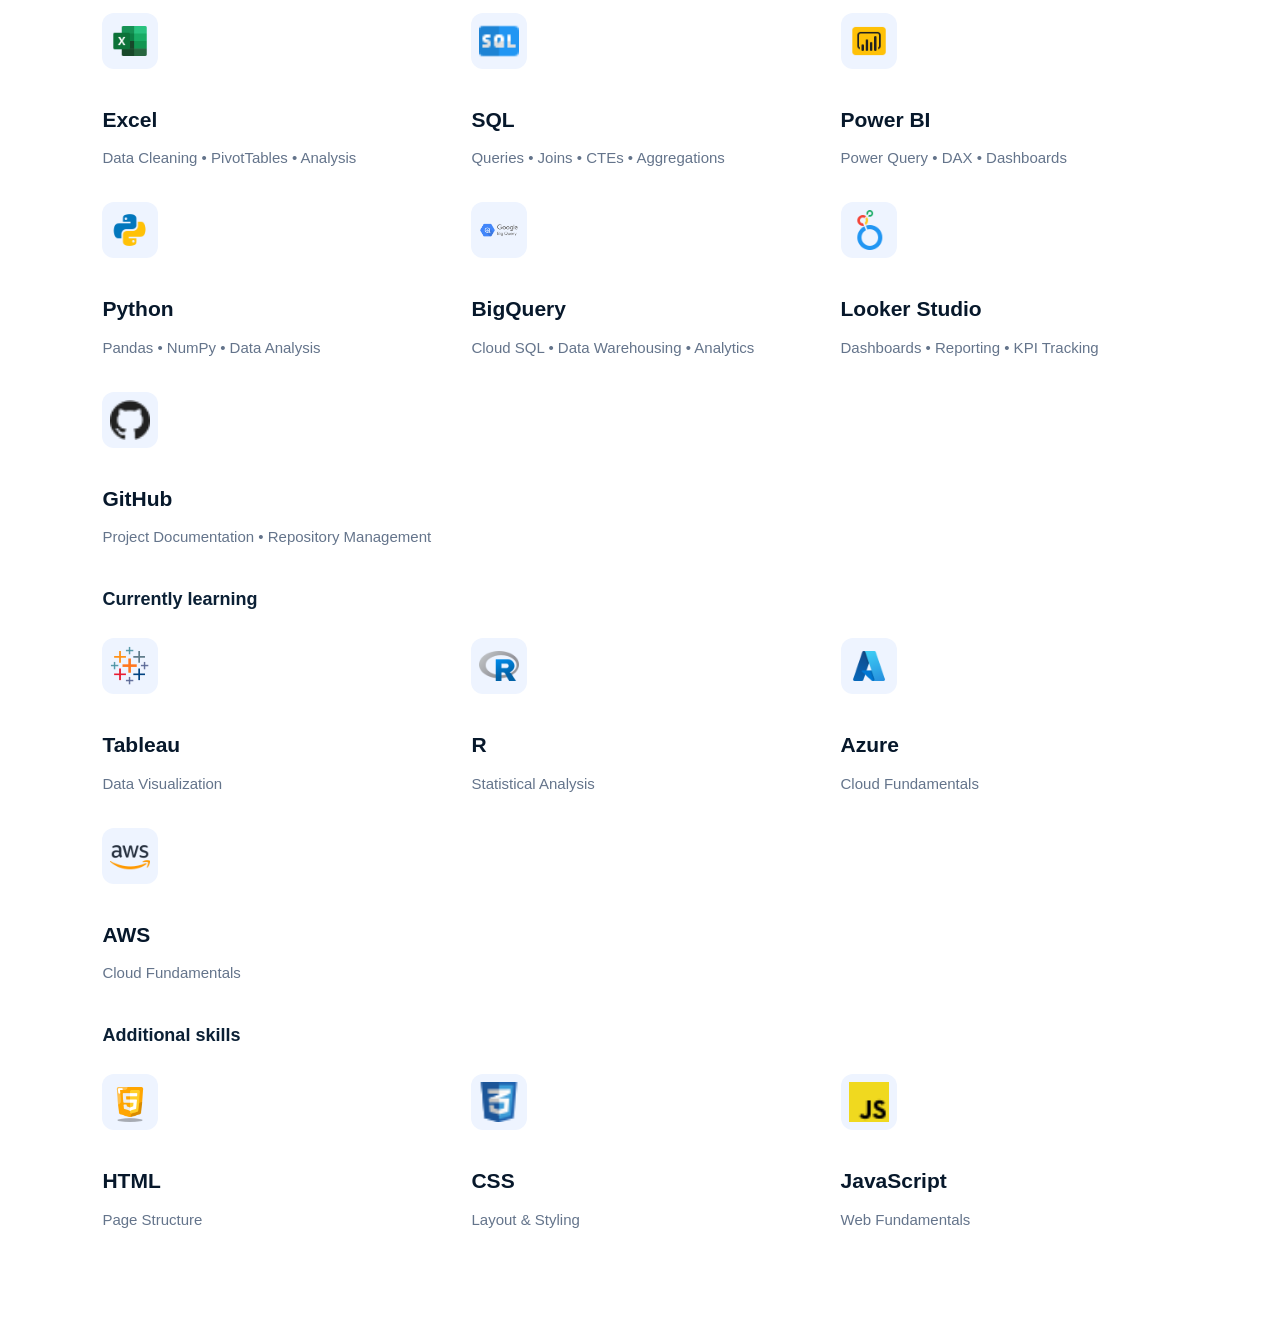
==== commit 09330b1b: "Update portfolio title" ====
--- a/index.html
+++ b/index.html
@@ -3,7 +3,7 @@
 <head>
     <meta charset="UTF-8">
     <meta name="viewport" content="width=device-width, initial-scale=1.0">
-    <title>Starky Paulino | Data Analyst</title>
+  <title>Starky Paulino | Data &amp; BI Portfolio</title>
     <!-- Connect our CSS -->
     <link rel="stylesheet" href="style.css">
 <style>
@@ -249,4 +249,4 @@
 </section>
     <script src="script.js"></script>
 </body>
-</html>+</html>
